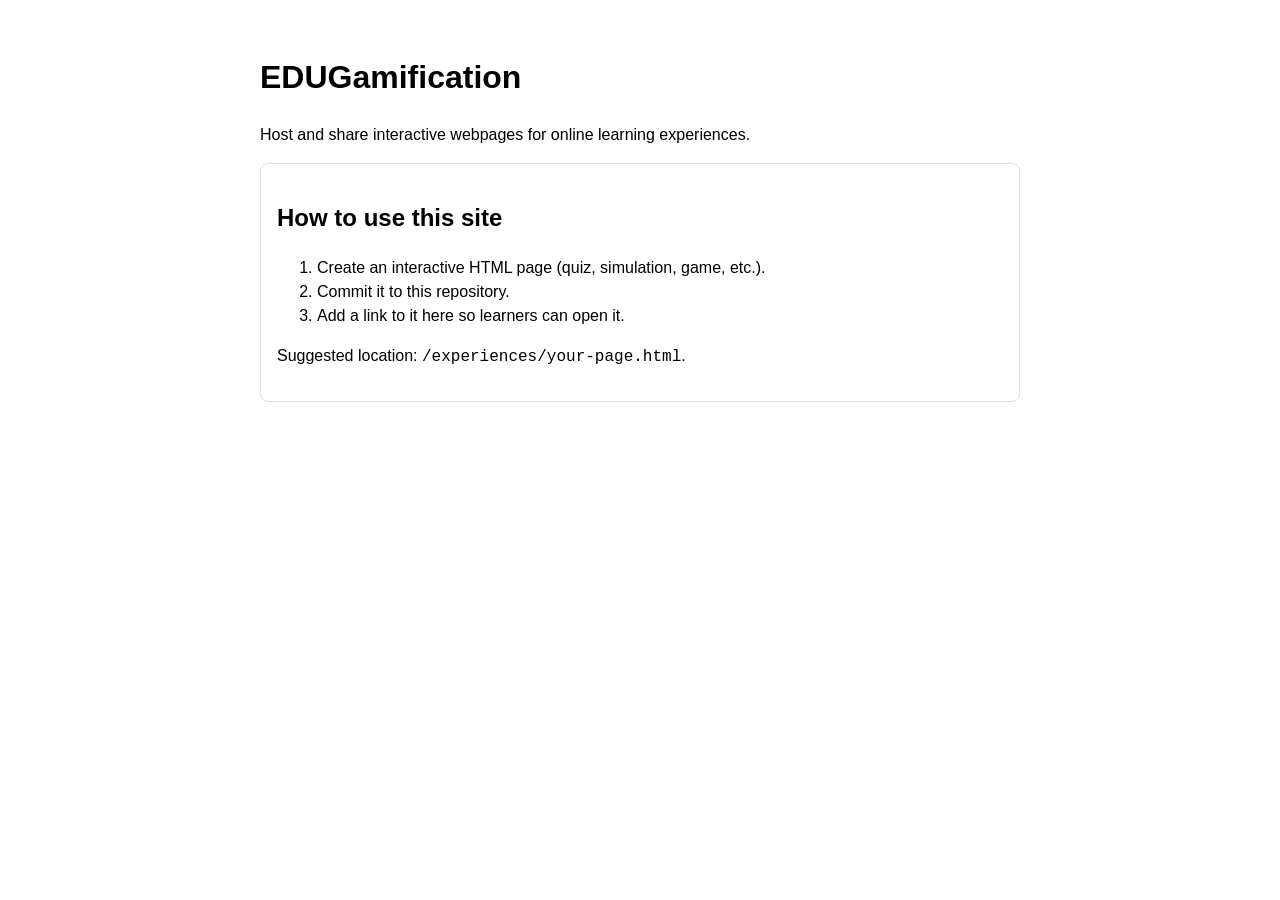
==== index.html @ d962f12e "Add static landing page for hosting interactive learning webpages Co-authored-by: cgarcia2 <78387387" ====
<!doctype html>
<html lang="en">
  <head>
    <meta charset="utf-8" />
    <meta name="viewport" content="width=device-width, initial-scale=1" />
    <title>EDUGamification</title>
    <style>
      :root {
        color-scheme: light dark;
        font-family: Arial, sans-serif;
      }
      body {
        margin: 0;
        padding: 2rem;
        line-height: 1.5;
      }
      main {
        max-width: 760px;
        margin: 0 auto;
      }
      .card {
        border: 1px solid #8884;
        border-radius: 8px;
        padding: 1rem;
      }
      code {
        font-family: "SFMono-Regular", Consolas, "Liberation Mono", Menlo, monospace;
      }
    </style>
  </head>
  <body>
    <main>
      <h1>EDUGamification</h1>
      <p>Host and share interactive webpages for online learning experiences.</p>

      <section class="card">
        <h2>How to use this site</h2>
        <ol>
          <li>Create an interactive HTML page (quiz, simulation, game, etc.).</li>
          <li>Commit it to this repository.</li>
          <li>Add a link to it here so learners can open it.</li>
        </ol>
        <p>Suggested location: <code>/experiences/your-page.html</code>.</p>
      </section>
    </main>
  </body>
</html>
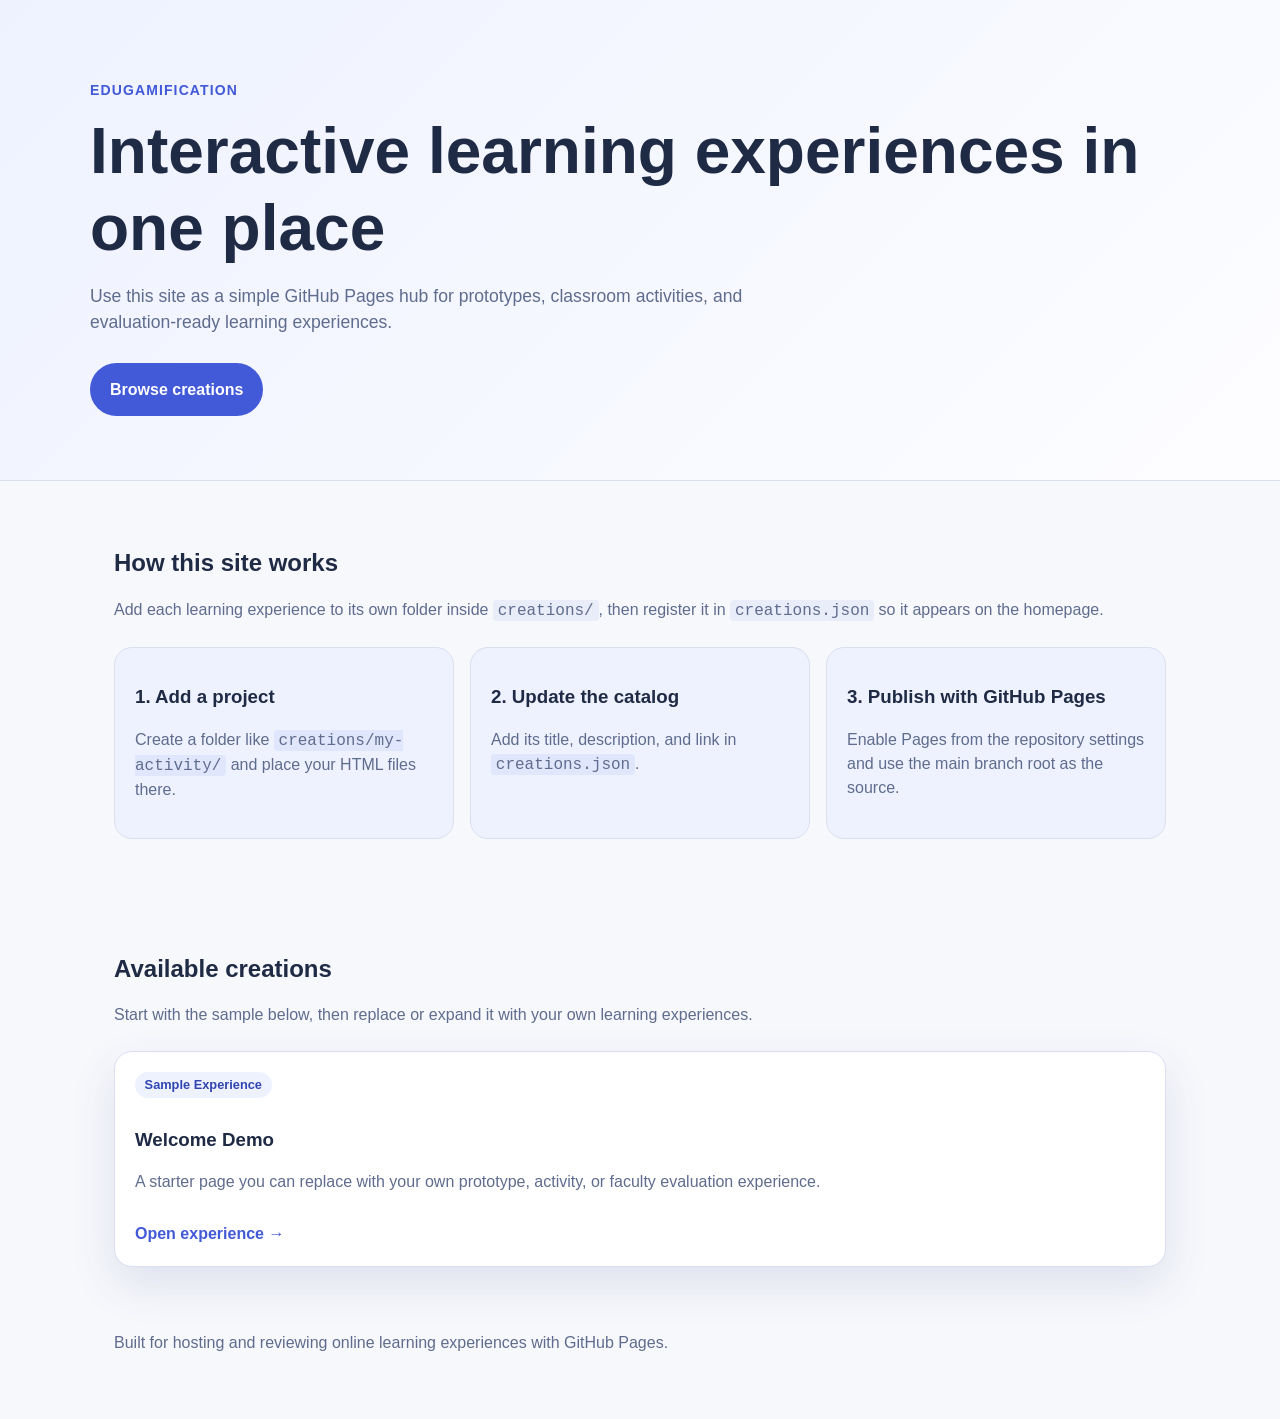
==== commit 0e4a424b: "Add GitHub Pages landing site Co-authored-by: cgarcia2 <78387387+cgarcia2@users.noreply.github.com>" ====
--- a/index.html
+++ b/index.html
@@ -1,47 +1,62 @@
-<!doctype html>
+<!DOCTYPE html>
 <html lang="en">
-  <head>
-    <meta charset="utf-8" />
-    <meta name="viewport" content="width=device-width, initial-scale=1" />
-    <title>EDUGamification</title>
-    <style>
-      :root {
-        color-scheme: light dark;
-        font-family: Arial, sans-serif;
-      }
-      body {
-        margin: 0;
-        padding: 2rem;
-        line-height: 1.5;
-      }
-      main {
-        max-width: 760px;
-        margin: 0 auto;
-      }
-      .card {
-        border: 1px solid #8884;
-        border-radius: 8px;
-        padding: 1rem;
-      }
-      code {
-        font-family: "SFMono-Regular", Consolas, "Liberation Mono", Menlo, monospace;
-      }
-    </style>
-  </head>
-  <body>
-    <main>
-      <h1>EDUGamification</h1>
-      <p>Host and share interactive webpages for online learning experiences.</p>
+<head>
+  <meta charset="UTF-8">
+  <meta name="viewport" content="width=device-width, initial-scale=1.0">
+  <title>EDUGamification</title>
+  <link rel="stylesheet" href="styles.css">
+</head>
+<body>
+  <header class="hero">
+    <div class="hero__content">
+      <p class="eyebrow">EDUGamification</p>
+      <h1>Interactive learning experiences in one place</h1>
+      <p class="hero__text">
+        Use this site as a simple GitHub Pages hub for prototypes, classroom activities,
+        and evaluation-ready learning experiences.
+      </p>
+      <a class="button" href="#creations">Browse creations</a>
+    </div>
+  </header>
 
-      <section class="card">
-        <h2>How to use this site</h2>
-        <ol>
-          <li>Create an interactive HTML page (quiz, simulation, game, etc.).</li>
-          <li>Commit it to this repository.</li>
-          <li>Add a link to it here so learners can open it.</li>
-        </ol>
-        <p>Suggested location: <code>/experiences/your-page.html</code>.</p>
-      </section>
-    </main>
-  </body>
+  <main>
+    <section class="section">
+      <div class="section__header">
+        <h2>How this site works</h2>
+        <p>
+          Add each learning experience to its own folder inside <code>creations/</code>,
+          then register it in <code>creations.json</code> so it appears on the homepage.
+        </p>
+      </div>
+      <div class="steps">
+        <article class="card card--muted">
+          <h3>1. Add a project</h3>
+          <p>Create a folder like <code>creations/my-activity/</code> and place your HTML files there.</p>
+        </article>
+        <article class="card card--muted">
+          <h3>2. Update the catalog</h3>
+          <p>Add its title, description, and link in <code>creations.json</code>.</p>
+        </article>
+        <article class="card card--muted">
+          <h3>3. Publish with GitHub Pages</h3>
+          <p>Enable Pages from the repository settings and use the main branch root as the source.</p>
+        </article>
+      </div>
+    </section>
+
+    <section class="section" id="creations">
+      <div class="section__header">
+        <h2>Available creations</h2>
+        <p>Start with the sample below, then replace or expand it with your own learning experiences.</p>
+      </div>
+      <div class="grid" id="creations-grid" aria-live="polite"></div>
+    </section>
+  </main>
+
+  <footer class="footer">
+    <p>Built for hosting and reviewing online learning experiences with GitHub Pages.</p>
+  </footer>
+
+  <script src="script.js"></script>
+</body>
 </html>
--- a/styles.css
+++ b/styles.css
@@ -0,0 +1,163 @@
+:root {
+  color-scheme: light;
+  --background: #f7f8fc;
+  --surface: #ffffff;
+  --surface-muted: #eef2ff;
+  --border: #d9def0;
+  --text: #1f2a44;
+  --text-muted: #5f6c8d;
+  --accent: #4259d8;
+  --accent-dark: #3145b0;
+  --shadow: 0 18px 45px rgba(39, 62, 129, 0.12);
+}
+
+* {
+  box-sizing: border-box;
+}
+
+body {
+  margin: 0;
+  font-family: Arial, Helvetica, sans-serif;
+  color: var(--text);
+  background: var(--background);
+  line-height: 1.5;
+}
+
+.hero {
+  padding: 5rem 1.5rem 4rem;
+  background: linear-gradient(135deg, #eef2ff, #fdfdff);
+  border-bottom: 1px solid var(--border);
+}
+
+.hero__content,
+.section,
+.footer {
+  max-width: 1100px;
+  margin: 0 auto;
+}
+
+.eyebrow {
+  margin: 0 0 0.75rem;
+  font-size: 0.875rem;
+  font-weight: 700;
+  letter-spacing: 0.08em;
+  text-transform: uppercase;
+  color: var(--accent);
+}
+
+h1,
+h2,
+h3 {
+  line-height: 1.2;
+}
+
+h1 {
+  margin: 0;
+  font-size: clamp(2.4rem, 5vw, 4rem);
+}
+
+.hero__text,
+.section__header p,
+.card p,
+.footer p {
+  color: var(--text-muted);
+}
+
+.hero__text {
+  max-width: 700px;
+  font-size: 1.1rem;
+  margin: 1rem 0 1.75rem;
+}
+
+.button {
+  display: inline-block;
+  padding: 0.9rem 1.25rem;
+  border-radius: 999px;
+  background: var(--accent);
+  color: #ffffff;
+  text-decoration: none;
+  font-weight: 700;
+}
+
+.button:hover,
+.button:focus {
+  background: var(--accent-dark);
+}
+
+.section {
+  padding: 3rem 1.5rem;
+}
+
+.section__header {
+  margin-bottom: 1.5rem;
+}
+
+.steps,
+.grid {
+  display: grid;
+  gap: 1rem;
+}
+
+.steps {
+  grid-template-columns: repeat(auto-fit, minmax(220px, 1fr));
+}
+
+.grid {
+  grid-template-columns: repeat(auto-fit, minmax(260px, 1fr));
+}
+
+.card {
+  background: var(--surface);
+  border: 1px solid var(--border);
+  border-radius: 18px;
+  padding: 1.25rem;
+  box-shadow: var(--shadow);
+}
+
+.card--muted {
+  background: var(--surface-muted);
+  box-shadow: none;
+}
+
+.card__tag {
+  display: inline-block;
+  margin-bottom: 0.75rem;
+  padding: 0.2rem 0.6rem;
+  border-radius: 999px;
+  background: var(--surface-muted);
+  color: var(--accent-dark);
+  font-size: 0.8rem;
+  font-weight: 700;
+}
+
+.card__link {
+  display: inline-flex;
+  align-items: center;
+  gap: 0.35rem;
+  margin-top: 0.75rem;
+  font-weight: 700;
+  color: var(--accent);
+  text-decoration: none;
+}
+
+.card__link:hover,
+.card__link:focus {
+  color: var(--accent-dark);
+}
+
+code {
+  font-family: "Courier New", Courier, monospace;
+  background: rgba(66, 89, 216, 0.08);
+  padding: 0.1rem 0.3rem;
+  border-radius: 4px;
+}
+
+.footer {
+  padding: 0 1.5rem 3rem;
+}
+
+@media (max-width: 640px) {
+  .hero {
+    padding-top: 4rem;
+  }
+}
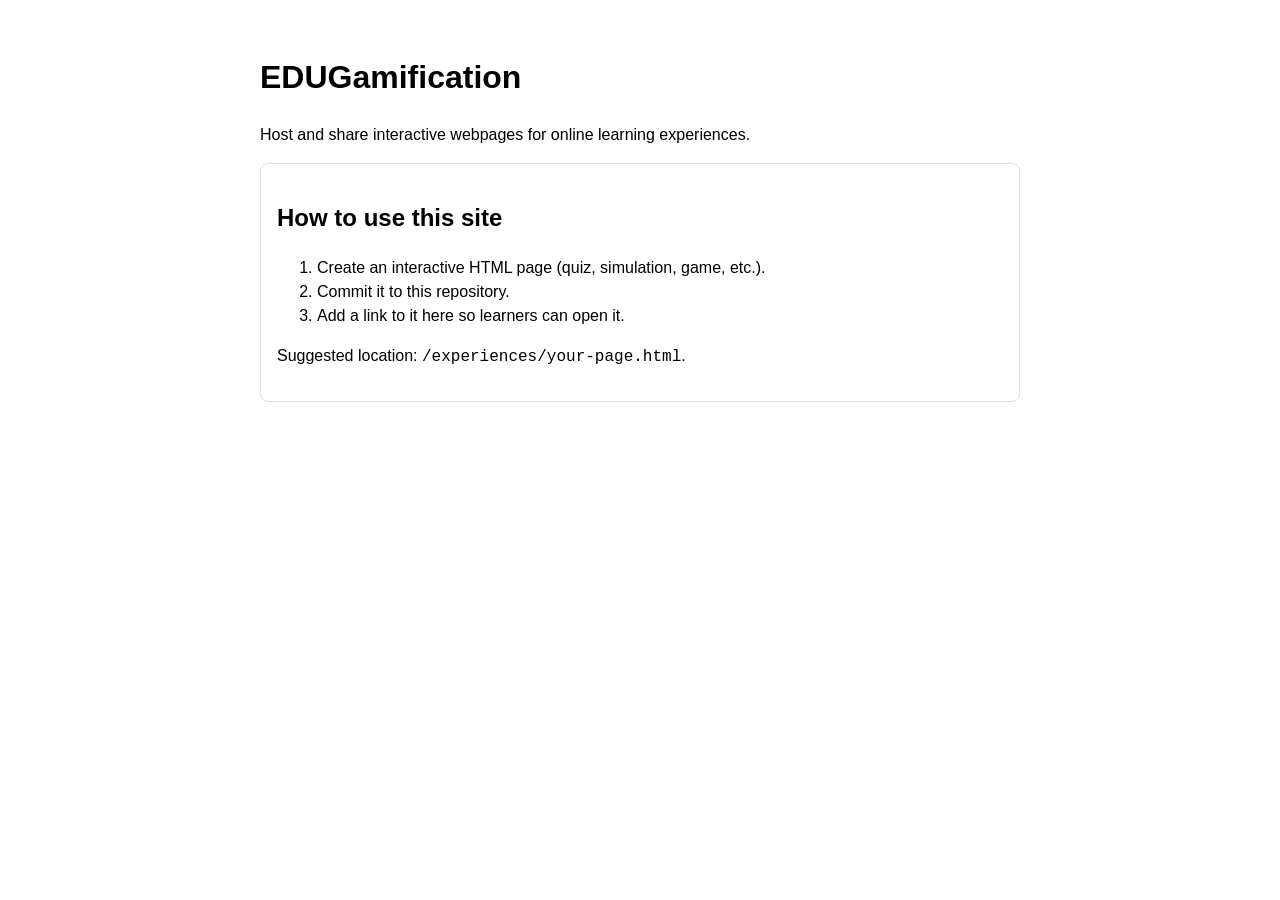
==== commit 3bb0f7a8: "Merge pull request #1 from cgarcia2/copilot/host-interactive-webpages Add static GitHub Pages entryp" ====
--- a/index.html
+++ b/index.html
@@ -1,62 +1,47 @@
-<!DOCTYPE html>
+<!doctype html>
 <html lang="en">
-<head>
-  <meta charset="UTF-8">
-  <meta name="viewport" content="width=device-width, initial-scale=1.0">
-  <title>EDUGamification</title>
-  <link rel="stylesheet" href="styles.css">
-</head>
-<body>
-  <header class="hero">
-    <div class="hero__content">
-      <p class="eyebrow">EDUGamification</p>
-      <h1>Interactive learning experiences in one place</h1>
-      <p class="hero__text">
-        Use this site as a simple GitHub Pages hub for prototypes, classroom activities,
-        and evaluation-ready learning experiences.
-      </p>
-      <a class="button" href="#creations">Browse creations</a>
-    </div>
-  </header>
+  <head>
+    <meta charset="utf-8" />
+    <meta name="viewport" content="width=device-width, initial-scale=1" />
+    <title>EDUGamification</title>
+    <style>
+      :root {
+        color-scheme: light dark;
+        font-family: Arial, sans-serif;
+      }
+      body {
+        margin: 0;
+        padding: 2rem;
+        line-height: 1.5;
+      }
+      main {
+        max-width: 760px;
+        margin: 0 auto;
+      }
+      .card {
+        border: 1px solid #8884;
+        border-radius: 8px;
+        padding: 1rem;
+      }
+      code {
+        font-family: "SFMono-Regular", Consolas, "Liberation Mono", Menlo, monospace;
+      }
+    </style>
+  </head>
+  <body>
+    <main>
+      <h1>EDUGamification</h1>
+      <p>Host and share interactive webpages for online learning experiences.</p>
 
-  <main>
-    <section class="section">
-      <div class="section__header">
-        <h2>How this site works</h2>
-        <p>
-          Add each learning experience to its own folder inside <code>creations/</code>,
-          then register it in <code>creations.json</code> so it appears on the homepage.
-        </p>
-      </div>
-      <div class="steps">
-        <article class="card card--muted">
-          <h3>1. Add a project</h3>
-          <p>Create a folder like <code>creations/my-activity/</code> and place your HTML files there.</p>
-        </article>
-        <article class="card card--muted">
-          <h3>2. Update the catalog</h3>
-          <p>Add its title, description, and link in <code>creations.json</code>.</p>
-        </article>
-        <article class="card card--muted">
-          <h3>3. Publish with GitHub Pages</h3>
-          <p>Enable Pages from the repository settings and use the main branch root as the source.</p>
-        </article>
-      </div>
-    </section>
-
-    <section class="section" id="creations">
-      <div class="section__header">
-        <h2>Available creations</h2>
-        <p>Start with the sample below, then replace or expand it with your own learning experiences.</p>
-      </div>
-      <div class="grid" id="creations-grid" aria-live="polite"></div>
-    </section>
-  </main>
-
-  <footer class="footer">
-    <p>Built for hosting and reviewing online learning experiences with GitHub Pages.</p>
-  </footer>
-
-  <script src="script.js"></script>
-</body>
+      <section class="card">
+        <h2>How to use this site</h2>
+        <ol>
+          <li>Create an interactive HTML page (quiz, simulation, game, etc.).</li>
+          <li>Commit it to this repository.</li>
+          <li>Add a link to it here so learners can open it.</li>
+        </ol>
+        <p>Suggested location: <code>/experiences/your-page.html</code>.</p>
+      </section>
+    </main>
+  </body>
 </html>
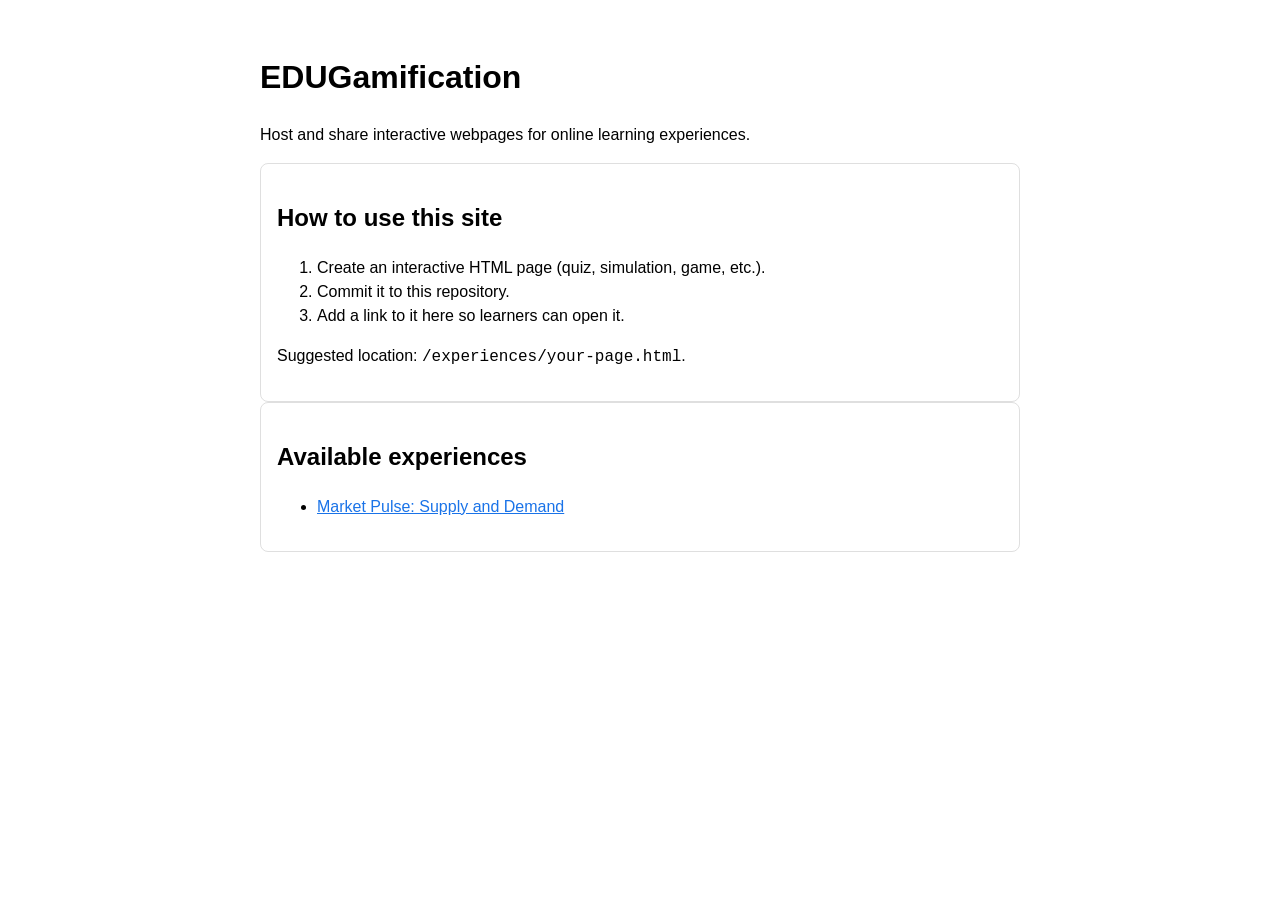
==== commit 1ce5d0ee: "Add landing page link for the Market Pulse supply and demand experience" ====
--- a/index.html
+++ b/index.html
@@ -26,6 +26,9 @@
       code {
         font-family: "SFMono-Regular", Consolas, "Liberation Mono", Menlo, monospace;
       }
+      a {
+        color: #1a73e8;
+      }
     </style>
   </head>
   <body>
@@ -42,6 +45,13 @@
         </ol>
         <p>Suggested location: <code>/experiences/your-page.html</code>.</p>
       </section>
+
+      <section class="card">
+        <h2>Available experiences</h2>
+        <ul>
+          <li><a href="market-pulse-supply-demand.html">Market Pulse: Supply and Demand</a></li>
+        </ul>
+      </section>
     </main>
   </body>
 </html>
